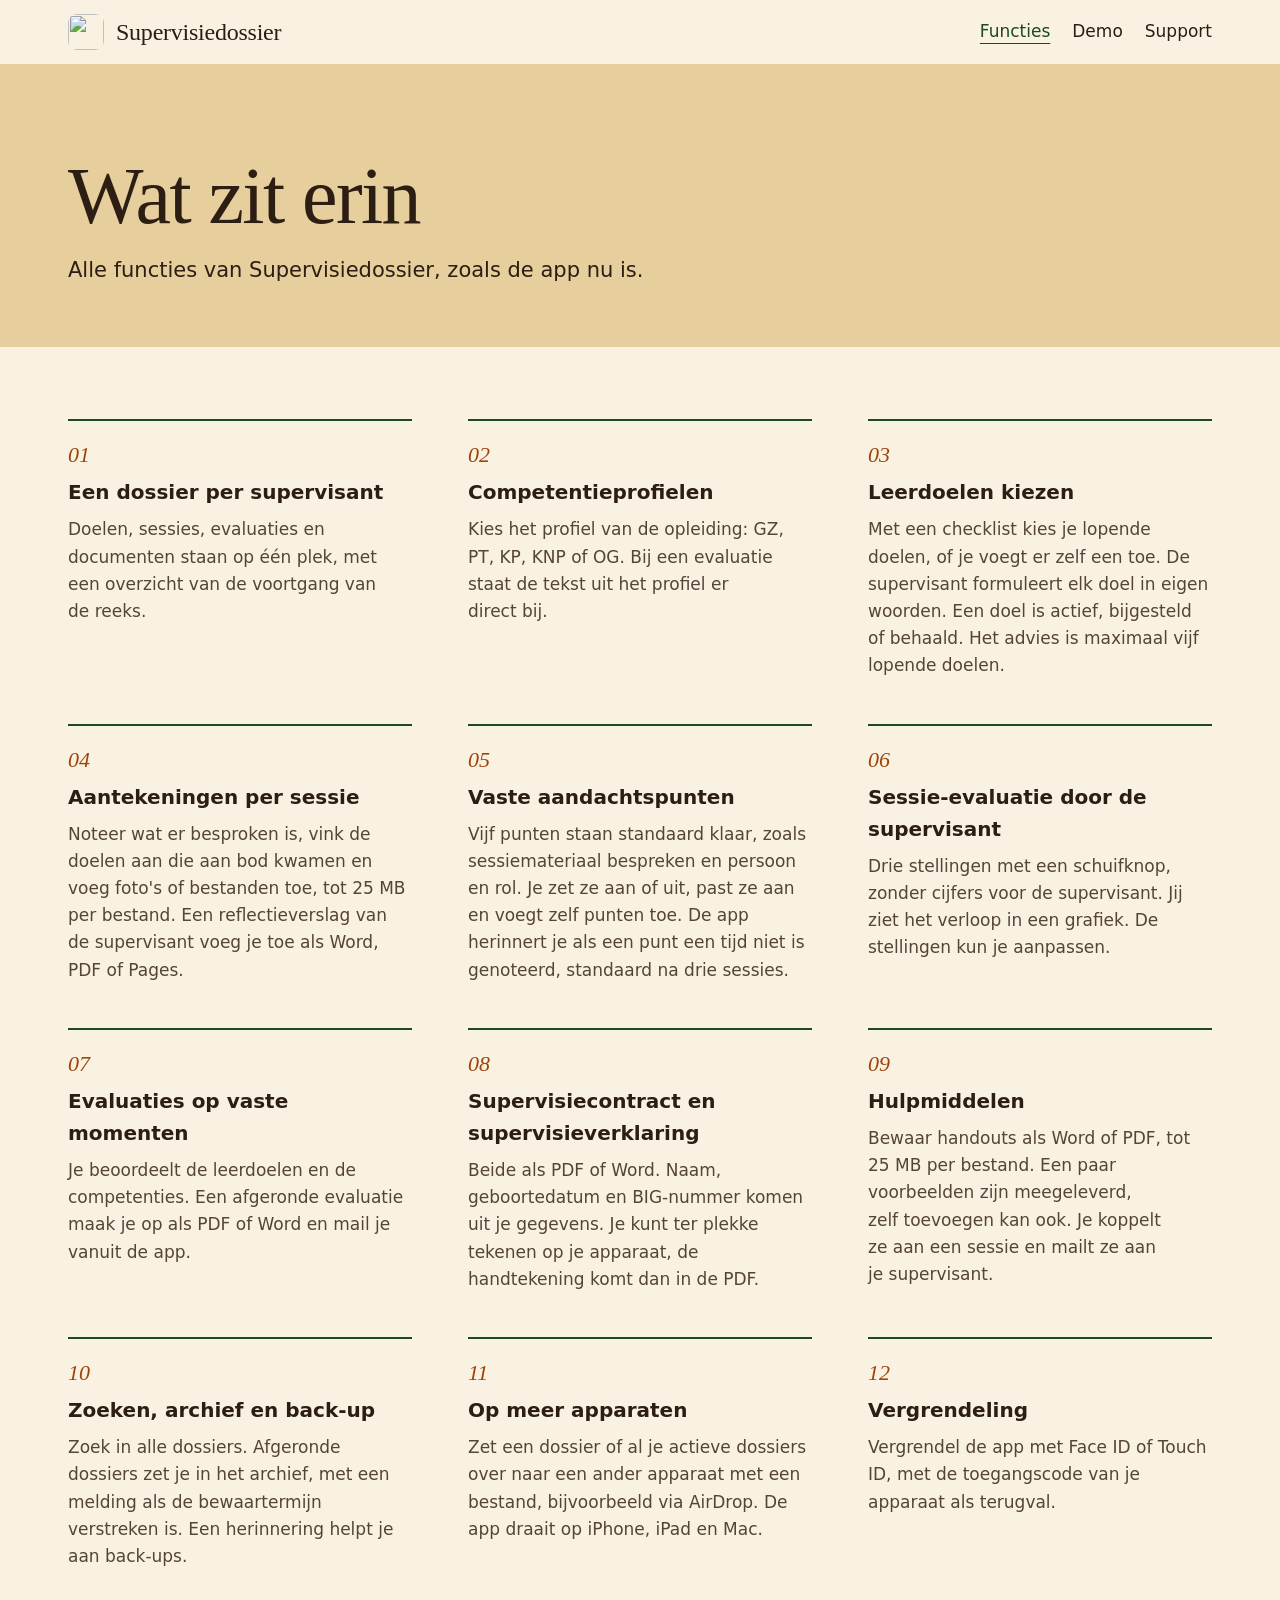
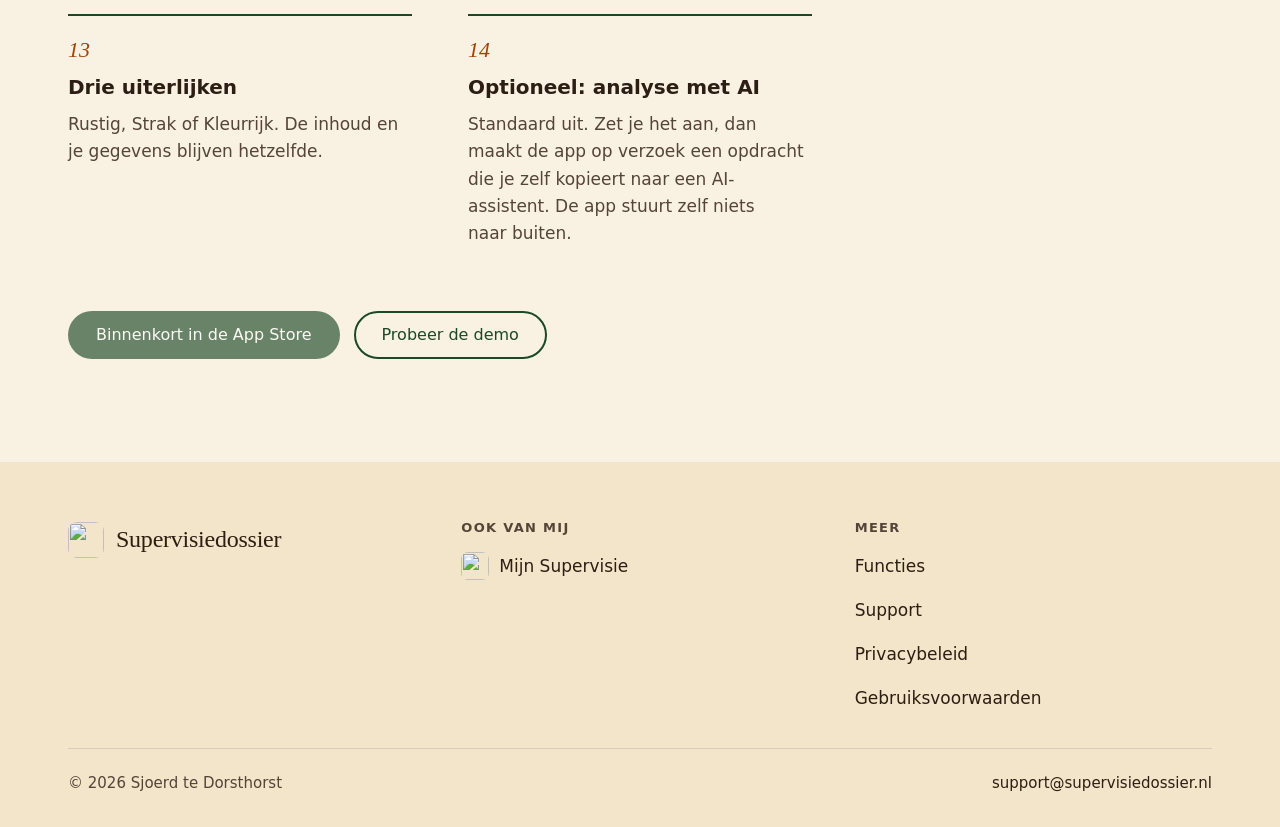
==== functies.html @ b16e12ed "Add files via upload" ====
<!doctype html>
<html lang="nl">
<head>
<meta charset="utf-8">
<meta name="viewport" content="width=device-width, initial-scale=1">
<title>Functies van Supervisiedossier</title>
<meta name="description" content="Alle functies van Supervisiedossier op een rij.">
<meta name="color-scheme" content="light">
<link rel="icon" href="assets/icon-supervisiedossier.png">
<link rel="apple-touch-icon" href="assets/icon-supervisiedossier.png">
<link rel="stylesheet" href="style.css">
</head>
<body class="sd">
<a class="skip" href="#inhoud">Naar de inhoud</a>
<header class="top"><div class="wrap">
<a class="brand" href="index.html"><img src="assets/icon-supervisiedossier.png" alt="">Supervisiedossier</a>
<nav class="main" aria-label="Hoofdmenu">
<a href="functies.html" aria-current="page">Functies</a>
<a href="index.html#demo">Demo</a>
<a href="support.html">Support</a>
</nav></div></header>
<main id="inhoud">
<div class="phead"><div class="wrap"><h1 class="hd">Wat zit erin</h1><p>Alle functies van Supervisiedossier, zoals de app nu is.</p></div></div>
<section class="s" style="padding-top:24px"><div class="wrap"><div class="feat"><article><div class="n">01</div><h3>Een dossier per supervisant</h3><p>Doelen, sessies, evaluaties en documenten staan op één plek, met een overzicht van de voortgang van de reeks.</p></article><article><div class="n">02</div><h3>Competentieprofielen</h3><p>Kies het profiel van de opleiding: GZ, PT, KP, KNP of OG. Bij een evaluatie staat de tekst uit het profiel er direct bij.</p></article><article><div class="n">03</div><h3>Leerdoelen kiezen</h3><p>Met een checklist kies je lopende doelen, of je voegt er zelf een toe. De supervisant formuleert elk doel in eigen woorden. Een doel is actief, bijgesteld of behaald. Het advies is maximaal vijf lopende doelen.</p></article><article><div class="n">04</div><h3>Aantekeningen per sessie</h3><p>Noteer wat er besproken is, vink de doelen aan die aan bod kwamen en voeg foto's of bestanden toe, tot 25 MB per bestand. Een reflectieverslag van de supervisant voeg je toe als Word, PDF of Pages.</p></article><article><div class="n">05</div><h3>Vaste aandachtspunten</h3><p>Vijf punten staan standaard klaar, zoals sessiemateriaal bespreken en persoon en rol. Je zet ze aan of uit, past ze aan en voegt zelf punten toe. De app herinnert je als een punt een tijd niet is genoteerd, standaard na drie sessies.</p></article><article><div class="n">06</div><h3>Sessie-evaluatie door de supervisant</h3><p>Drie stellingen met een schuifknop, zonder cijfers voor de supervisant. Jij ziet het verloop in een grafiek. De stellingen kun je aanpassen.</p></article><article><div class="n">07</div><h3>Evaluaties op vaste momenten</h3><p>Je beoordeelt de leerdoelen en de competenties. Een afgeronde evaluatie maak je op als PDF of Word en mail je vanuit de app.</p></article><article><div class="n">08</div><h3>Supervisiecontract en supervisieverklaring</h3><p>Beide als PDF of Word. Naam, geboortedatum en BIG-nummer komen uit je gegevens. Je kunt ter plekke tekenen op je apparaat, de handtekening komt dan in de PDF.</p></article><article><div class="n">09</div><h3>Hulpmiddelen</h3><p>Bewaar handouts als Word of PDF, tot 25 MB per bestand. Een paar voorbeelden zijn meegeleverd, zelf toevoegen kan ook. Je koppelt ze aan een sessie en mailt ze aan je supervisant.</p></article><article><div class="n">10</div><h3>Zoeken, archief en back-up</h3><p>Zoek in alle dossiers. Afgeronde dossiers zet je in het archief, met een melding als de bewaartermijn verstreken is. Een herinnering helpt je aan back-ups.</p></article><article><div class="n">11</div><h3>Op meer apparaten</h3><p>Zet een dossier of al je actieve dossiers over naar een ander apparaat met een bestand, bijvoorbeeld via AirDrop. De app draait op iPhone, iPad en Mac.</p></article><article><div class="n">12</div><h3>Vergrendeling</h3><p>Vergrendel de app met Face ID of Touch ID, met de toegangscode van je apparaat als terugval.</p></article><article><div class="n">13</div><h3>Drie uiterlijken</h3><p>Rustig, Strak of Kleurrijk. De inhoud en je gegevens blijven hetzelfde.</p></article><article><div class="n">14</div><h3>Optioneel: analyse met AI</h3><p>Standaard uit. Zet je het aan, dan maakt de app op verzoek een opdracht die je zelf kopieert naar een AI-assistent. De app stuurt zelf niets naar buiten.</p></article></div>
<div class="cta" style="margin-top:64px"><a class="btn primary" data-store href="#">Download in de App Store</a><a class="btn ghost" href="index.html#demo">Probeer de demo</a><small><span class="price" data-price hidden></span> <span data-price-note hidden>eenmalig · iPhone, iPad en Mac</span></small></div></div></section>
</main>
<footer class="bot"><div class="wrap">
<div class="grid">
<a class="brand" href="index.html" style="align-self:start"><img src="assets/icon-supervisiedossier.png" alt="">Supervisiedossier</a>
<div class="col"><div class="lbl">Ook van mij</div><a href="https://mijnsupervisie.nl" style="gap:10px"><img src="assets/icon-mijnsupervisie.png" alt="" style="width:28px;height:28px;border-radius:7px">Mijn Supervisie</a></div>
<div class="col"><div class="lbl">Meer</div><a href="functies.html">Functies</a><a href="support.html">Support</a><a href="privacy.html">Privacybeleid</a><a href="voorwaarden.html">Gebruiksvoorwaarden</a></div>
</div>
<div class="legal"><span>© 2026 Sjoerd te Dorsthorst</span><a href="mailto:support@supervisiedossier.nl" style="min-height:0">support@supervisiedossier.nl</a></div>
</div></footer>
<script src="site-config.js"></script>
<script src="site.js"></script>

</body>
</html>
---- style.css ----
:root{
  --paper:oklch(0.962 0.022 85);--paper2:oklch(0.925 0.04 85);--sand:oklch(0.86 0.07 85);
  --ink:oklch(0.25 0.03 55);--ink2:oklch(0.4 0.03 55);--line:oklch(0.85 0.03 85);
  --sun:oklch(0.7 0.17 50);--sun-ink:oklch(0.5 0.14 45);
  --serif:"Iowan Old Style","Palatino Linotype",Palatino,"Book Antiqua",Georgia,serif;
  --sans:-apple-system,BlinkMacSystemFont,"Segoe UI",system-ui,Roboto,"Helvetica Neue",sans-serif;
}
body.ms{--accent:oklch(0.42 0.15 258);--accent-dark:oklch(0.32 0.15 258);--accent-soft:oklch(0.91 0.045 250);--sky:oklch(0.86 0.06 250);--hill1:oklch(0.52 0.13 258);--hill2:oklch(0.42 0.15 258);--hill3:oklch(0.33 0.12 258);}
body.sd{--accent:oklch(0.36 0.075 150);--accent-dark:oklch(0.29 0.075 150);--accent-soft:oklch(0.91 0.045 140);--sky:oklch(0.86 0.06 145);--hill1:oklch(0.5 0.09 150);--hill2:oklch(0.4 0.08 150);--hill3:oklch(0.31 0.07 150);}
*{box-sizing:border-box}
html{scroll-behavior:smooth}
@media (prefers-reduced-motion:reduce){html{scroll-behavior:auto}*{animation:none!important;transition:none!important}}
body{margin:0;background:var(--paper);color:var(--ink);font-family:var(--sans);font-size:17px;line-height:1.6;-webkit-font-smoothing:antialiased}
a{color:var(--accent);text-underline-offset:4px}
a:hover{color:var(--accent-dark)}
img{max-width:100%}
.skip{position:absolute;left:-999px;top:8px;background:var(--ink);color:#fff;padding:10px 16px;border-radius:8px;z-index:50}
.skip:focus{left:8px}
:focus-visible{outline:3px solid var(--sun);outline-offset:2px}
.wrap{max-width:1200px;margin:0 auto;padding:0 28px}
.hd{font-family:var(--serif);font-weight:400;letter-spacing:-0.02em;margin:0;text-wrap:balance;line-height:1.05}
.lbl{font-size:13px;font-weight:600;letter-spacing:0.1em;text-transform:uppercase}
p{text-wrap:pretty}

/* header */
header.top{position:sticky;top:0;z-index:20;background:oklch(0.962 0.022 85 / .94);backdrop-filter:blur(8px)}
header.top .wrap{display:flex;justify-content:space-between;align-items:center;gap:16px;flex-wrap:wrap;padding-top:10px;padding-bottom:10px}
.brand{display:inline-flex;align-items:center;gap:12px;min-height:44px;text-decoration:none;color:var(--ink);font-family:var(--serif);font-size:24px;letter-spacing:-0.01em}
.brand img{width:36px;height:36px;border-radius:9px;display:block}
nav.main{display:flex;gap:22px;flex-wrap:wrap;align-items:center}
nav.main a{display:inline-flex;align-items:center;min-height:44px;color:var(--ink);text-decoration:none}
nav.main a:hover,nav.main a[aria-current]{color:var(--accent);text-decoration:underline;text-underline-offset:6px}

/* buttons */
.btn{display:inline-flex;align-items:center;justify-content:center;min-height:48px;padding:0 26px;border-radius:999px;text-decoration:none;font-weight:500;font-size:16px;border:2px solid transparent;cursor:pointer;font-family:inherit}
.btn.primary{background:var(--accent);color:#fff}
.btn.primary:hover{background:var(--accent-dark);color:#fff}
.btn.ghost{background:transparent;border-color:var(--accent);color:var(--accent)}
.btn.ghost:hover{background:var(--accent-soft)}
.btn.light{background:oklch(0.97 0.012 85);color:var(--accent-dark)}
.btn[aria-disabled=true]{opacity:.65;cursor:default;pointer-events:none}
.price{font-family:var(--serif);font-size:26px}

/* hero */
.hero{display:grid;grid-template-columns:repeat(auto-fit,minmax(min(440px,100%),1fr));gap:36px 56px;align-items:end;padding:64px 28px 56px}
.hero h1{font-size:clamp(44px,6.6vw,92px)}
.hero h1 em{color:var(--accent)}
.hero .lead{font-size:21px;line-height:1.55;color:var(--ink2);max-width:28em;margin:0 0 26px}
.cta{display:flex;gap:14px;align-items:center;flex-wrap:wrap}
.cta small{color:var(--ink2);font-size:15px}
.scene{position:relative;height:clamp(260px,38vw,480px);overflow:hidden;background:var(--sky)}
.scene svg{position:absolute;inset:0;width:100%;height:100%}
.scene img.art{position:absolute;inset:0;width:100%;height:100%;object-fit:cover}

/* sections */
section.s{padding:clamp(64px,8vw,112px) 0}
section.alt{background:var(--paper2)}
.s h2{font-size:clamp(34px,4.6vw,58px);margin-bottom:16px}
.intro{font-size:20px;line-height:1.55;color:var(--ink2);max-width:38em;margin:0}
.two{display:grid;grid-template-columns:repeat(auto-fit,minmax(min(420px,100%),1fr));gap:48px 64px;align-items:center}
.ticks{list-style:none;margin:0;padding:0;display:flex;flex-direction:column;gap:12px;font-size:18px}
.ticks li{display:flex;gap:14px}
.ticks li:before{content:"";flex:none;width:8px;height:8px;margin-top:11px;background:var(--sun)}
.step{display:grid;grid-template-columns:repeat(auto-fit,minmax(min(380px,100%),1fr));gap:48px;align-items:center;margin-top:clamp(48px,6vw,88px)}
.step .num{font-family:var(--serif);font-style:italic;font-size:96px;line-height:.9;color:var(--sun-ink)}
.step h3{font-family:var(--serif);font-weight:400;font-size:clamp(28px,3.2vw,40px);margin:8px 0 14px;letter-spacing:-0.01em}
.step p{margin:0;font-size:18px;max-width:30em}
.step .vis{display:flex;justify-content:center}
.stepicon{width:100%;max-width:420px;aspect-ratio:4/3;border-radius:28px;background:var(--accent-soft);display:flex;align-items:center;justify-content:center}
.stepicon svg{width:58%;height:auto}
figure.shotfig{margin:0}
figure.shotfig img{display:block;width:100%;border-radius:16px;box-shadow:0 24px 48px -20px oklch(0.25 0.05 60 / .45)}
figure.shotfig.missing{display:none}

/* features */
.feat{display:grid;grid-template-columns:repeat(auto-fit,minmax(min(320px,100%),1fr));gap:44px 56px;margin-top:48px}
.feat article{border-top:2px solid var(--accent);padding-top:16px}
.feat .n{font-family:var(--serif);font-style:italic;font-size:22px;color:var(--sun-ink)}
.feat h3{margin:4px 0 8px;font-size:20px;font-weight:600}
.feat p{margin:0;font-size:17px;color:var(--ink2)}
.value{display:grid;grid-template-columns:repeat(auto-fit,minmax(min(320px,100%),1fr));gap:40px;margin-top:40px}
.value div{border-top:4px solid var(--accent);padding-top:16px}
.value h3{font-family:var(--serif);font-weight:400;font-size:26px;margin:0 0 8px}
.value p{margin:0;color:var(--ink2)}

/* blocks */
.blocks{display:grid;grid-template-columns:repeat(auto-fit,minmax(min(420px,100%),1fr))}
.blocks>div{padding:clamp(40px,6vw,88px) clamp(28px,5vw,72px);display:flex;flex-direction:column;gap:16px;align-items:flex-start}
.blocks h2{font-size:clamp(30px,3.6vw,44px);margin:0}
.blocks p{margin:0;font-size:18px;max-width:30em}
.dark{background:var(--ink);color:oklch(0.96 0.02 85)}
.dark a{color:oklch(0.82 0.13 60)}
.sandbg{background:var(--sand)}
blockquote{margin:0;font-family:var(--serif);font-style:italic;font-size:clamp(28px,3.8vw,48px);line-height:1.2;text-wrap:pretty}
.maker{font-size:18px}
.maker strong{display:block}
.band{background:var(--ink);color:oklch(0.96 0.02 85)}
.band .wrap{display:flex;justify-content:space-between;gap:32px;align-items:center;flex-wrap:wrap;padding-top:64px;padding-bottom:64px}
.band p.big{font-family:var(--serif);font-size:clamp(26px,3.2vw,40px);line-height:1.25;margin:0;max-width:20em}

/* page heads and text pages */
.phead{background:var(--sand)}
.phead.dk{background:var(--ink);color:oklch(0.96 0.02 85)}
.phead .wrap{padding-top:clamp(48px,7vw,96px);padding-bottom:clamp(36px,5vw,60px)}
.phead h1{font-size:clamp(42px,6.4vw,80px)}
.phead p{font-size:21px;max-width:32em;margin:16px 0 0}
article.text{max-width:720px;margin:0 auto;padding:56px 28px 112px;font-size:18px;line-height:1.7}
article.text h2{font-family:var(--serif);font-weight:400;font-size:28px;margin:44px 0 12px;letter-spacing:-0.01em}
article.text p{margin:0 0 20px}
.contact{display:grid;grid-template-columns:repeat(auto-fit,minmax(min(280px,100%),1fr));margin-bottom:64px}
.contact>div{padding:32px;display:flex;flex-direction:column;gap:6px}
.contact .c1{background:var(--ink);color:oklch(0.96 0.02 85)}
.contact .c1 a{color:oklch(0.96 0.02 85);font-size:21px;overflow-wrap:anywhere}
.contact .c2{background:var(--paper2);font-size:21px}
.faq{border-top:1px solid var(--line)}
.faq div{border-bottom:1px solid var(--line);padding:22px 0;display:grid;grid-template-columns:repeat(auto-fit,minmax(min(280px,100%),1fr));gap:10px 40px}
.faq h3{margin:0;font-size:19px;font-weight:600}
.faq p{margin:0;color:var(--ink2)}

/* footer */
footer.bot{background:var(--paper2)}
footer.bot .grid{display:grid;grid-template-columns:repeat(auto-fit,minmax(min(220px,100%),1fr));gap:36px;padding:56px 0 28px}
footer.bot a{display:inline-flex;align-items:center;min-height:44px;color:var(--ink);text-decoration:none}
footer.bot a:hover{color:var(--accent);text-decoration:underline}
footer.bot .col{display:flex;flex-direction:column}
footer.bot .lbl{color:var(--ink2);margin-bottom:6px}
footer.bot .legal{border-top:1px solid var(--line);padding:22px 0 32px;display:flex;justify-content:space-between;gap:16px;flex-wrap:wrap;font-size:15px;color:var(--ink2)}

/* demo */
.demoframe{max-width:980px;border:10px solid var(--ink);border-radius:30px;overflow:hidden;background:var(--paper);margin-top:32px}
.demo-top{display:flex;justify-content:space-between;align-items:center;gap:14px;flex-wrap:wrap;padding:16px clamp(16px,3vw,28px);background:#fff;border-bottom:1px solid var(--line)}
.demo-who{display:flex;align-items:center;gap:12px}
.avatar{width:44px;height:44px;border-radius:50%;background:var(--accent-soft);color:var(--accent-dark);display:flex;align-items:center;justify-content:center;font-weight:600}
.demo-who small{display:block;color:var(--ink2);font-size:14px}
.tabs{display:flex;gap:8px;flex-wrap:wrap}
.tabs button{min-height:44px;padding:0 16px;border-radius:999px;border:1px solid var(--line);background:transparent;color:var(--accent-dark);font:inherit;font-size:15px;font-weight:500;cursor:pointer}
.tabs button[aria-current=step]{background:var(--accent);border-color:var(--accent);color:#fff}
.demo-body{padding:clamp(18px,3vw,32px);display:flex;flex-direction:column;gap:18px;background:var(--paper)}
.demo-body h3{margin:0;font-family:var(--serif);font-weight:500;font-size:26px;color:var(--accent-dark)}
.demo-body p{margin:0}
.demo-body .note{font-size:15px;color:var(--ink2)}
.card{background:#fff;border:1px solid var(--line);border-radius:16px;padding:16px 18px}
.choice{cursor:pointer;text-align:left;display:flex;align-items:center;gap:14px;min-height:52px;width:100%;padding:10px 16px;border-radius:14px;border:1px solid var(--line);background:#fff;color:var(--ink);font:inherit;font-size:16px;line-height:1.4}
.choice[aria-pressed=true]{background:var(--accent-soft);border-color:var(--accent)}
.choice .box{flex:none;width:22px;height:22px;border-radius:6px;border:2px solid var(--accent);background:#fff;display:flex;align-items:center;justify-content:center}
.choice[aria-pressed=true] .box{background:var(--accent)}
.choice .box svg{width:14px;height:14px;stroke:#fff;fill:none;stroke-width:2.6;stroke-linecap:round;stroke-linejoin:round;opacity:0}
.choice[aria-pressed=true] .box svg{opacity:1}
.chips{display:flex;gap:8px;flex-wrap:wrap}
.chip{cursor:pointer;display:inline-flex;align-items:center;gap:8px;min-height:44px;padding:8px 16px;border-radius:999px;border:1px solid var(--line);background:#fff;color:var(--ink);font:inherit;font-size:15px;text-align:left}
.chip[aria-pressed=true]{background:var(--accent-soft);border-color:var(--accent)}
.chip svg{width:14px;height:14px;stroke:var(--accent-dark);fill:none;stroke-width:2.6;stroke-linecap:round;stroke-linejoin:round;flex:none;opacity:0}
.chip[aria-pressed=true] svg{opacity:1}
.demo-body textarea{width:100%;padding:14px 16px;border:1px solid var(--line);border-radius:14px;background:#fff;color:var(--ink);font-family:var(--serif);font-size:17px;line-height:1.5;resize:vertical}
.demo-body select{min-height:44px;padding:0 12px;border-radius:10px;border:1px solid var(--line);background:#fff;font:inherit;font-size:15px}
.row{display:flex;justify-content:space-between;align-items:center;gap:14px;flex-wrap:wrap}
.dbtn{cursor:pointer;min-height:48px;padding:0 24px;border:0;border-radius:12px;background:var(--accent);color:#fff;font:inherit;font-weight:600;font-size:16px}
.dbtn.sec{background:#fff;color:var(--accent-dark);border:1px solid var(--accent)}
.dbtn:disabled{opacity:.45;cursor:default}
.goalrow{display:flex;gap:12px;align-items:center;flex-wrap:wrap;justify-content:space-between}
.dgrid{display:grid;grid-template-columns:repeat(auto-fit,minmax(min(300px,100%),1fr));gap:24px;align-items:start}
.slider{display:flex;flex-direction:column;gap:4px;padding:14px 18px 6px}
.slider .t{font-family:var(--serif);font-weight:500;font-size:19px;line-height:1.25;color:var(--accent-dark)}
.slider .ends{display:flex;justify-content:space-between;font-size:14px;color:var(--ink2)}
.slider input{width:100%;height:44px;margin:0;accent-color:var(--accent);cursor:pointer}
.legend{display:flex;gap:16px;flex-wrap:wrap;font-size:14px;color:var(--ink2)}
.legend span{display:inline-flex;align-items:center;gap:6px}
.sr{position:absolute;width:1px;height:1px;overflow:hidden;clip:rect(0 0 0 0)}
pre.prompt{margin:0;white-space:pre-wrap;font-family:var(--sans);font-size:15px;line-height:1.55;background:#fff;border:1px dashed var(--accent);border-radius:14px;padding:16px 18px}
.warn{font-size:15px;color:oklch(0.42 0.14 45)}
.ok{color:var(--accent-dark);font-weight:600;font-size:15px}
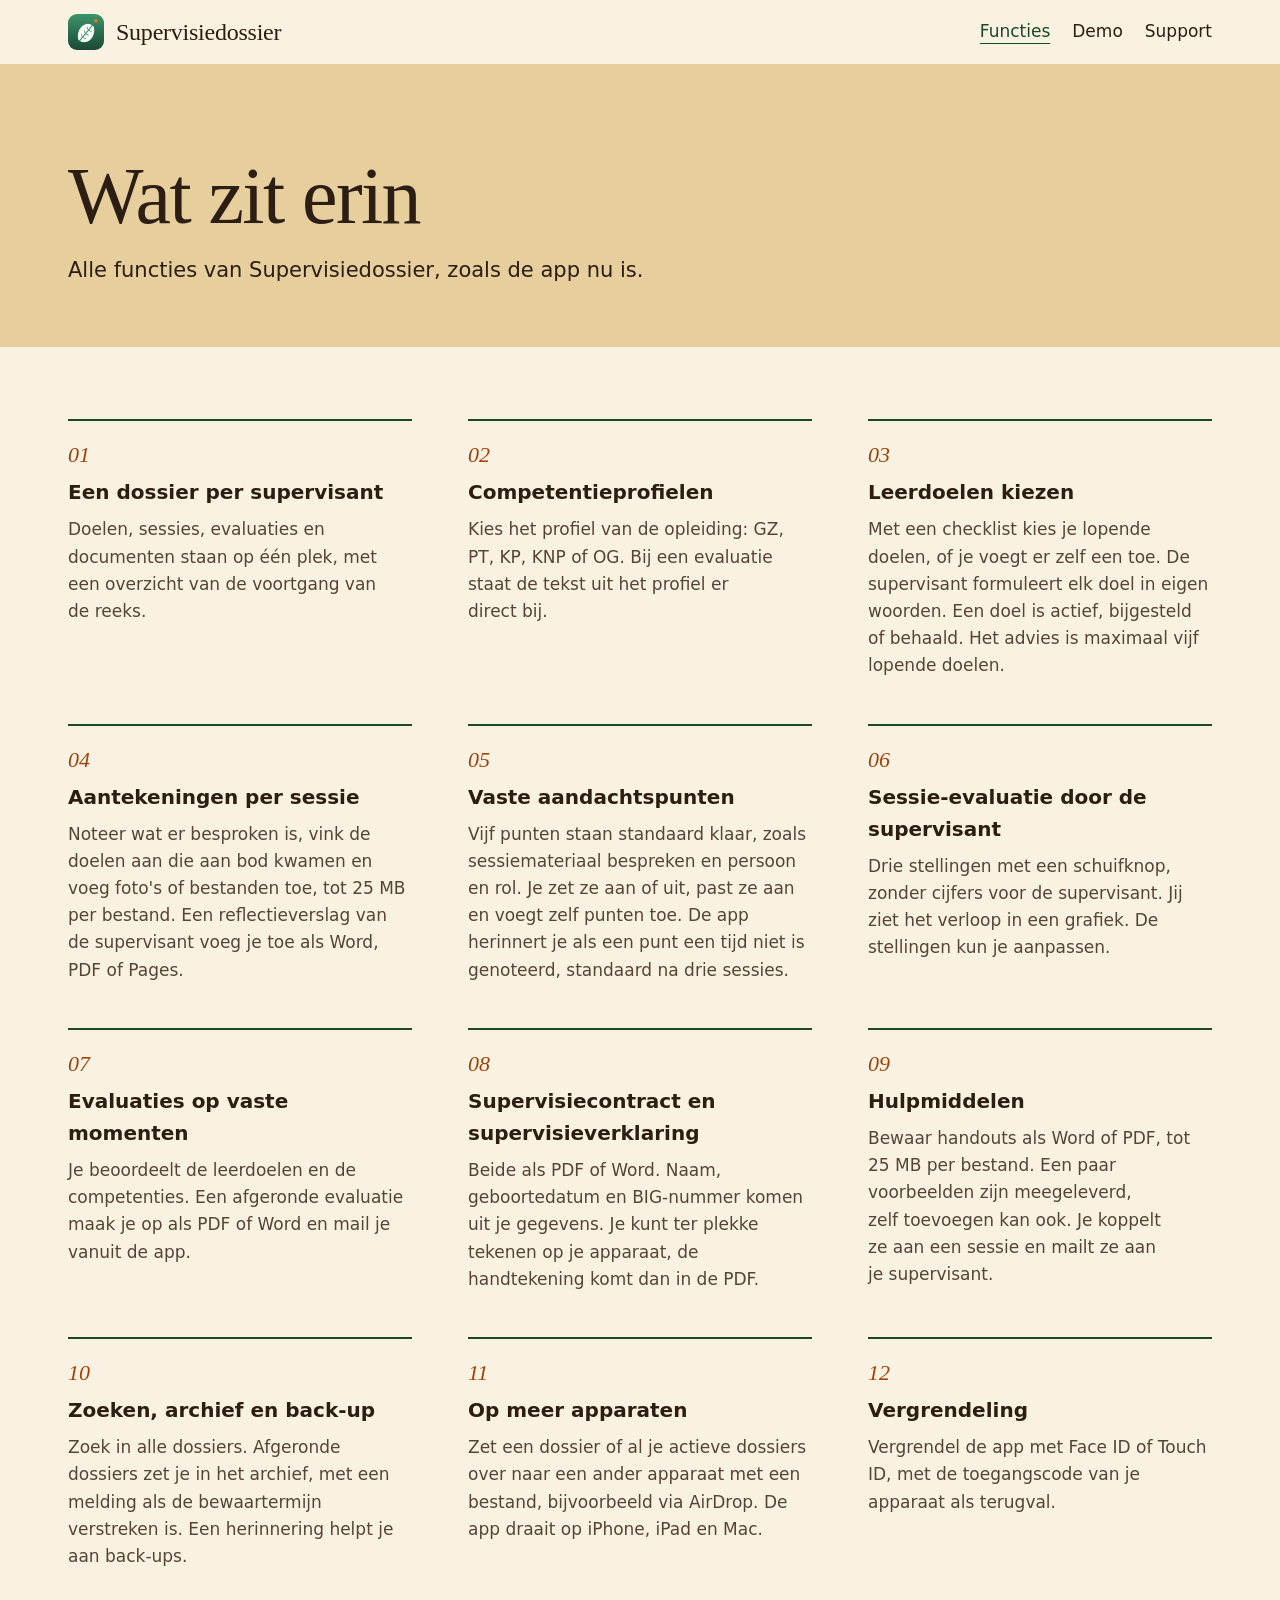
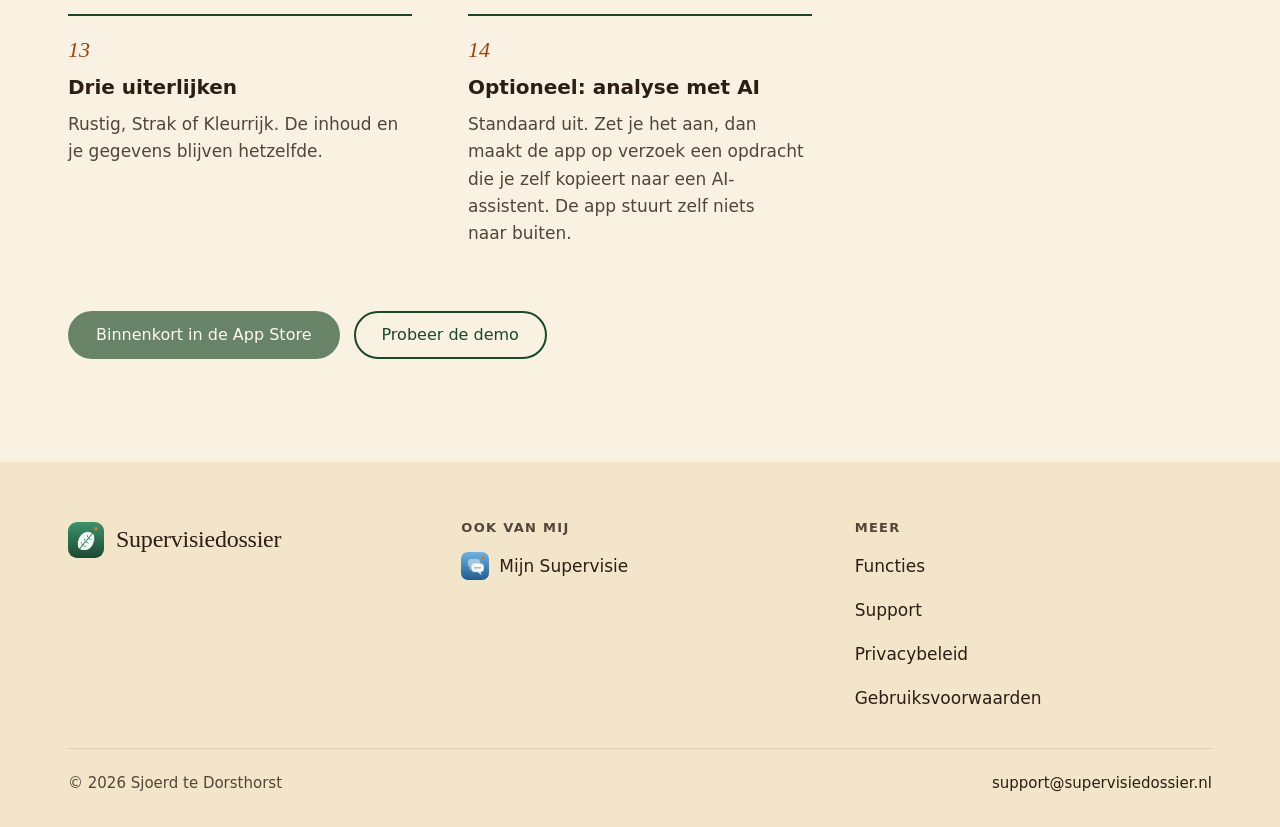
==== commit b960fd4f: "Add files via upload" ====
--- a/functies.html
+++ b/functies.html
@@ -6,14 +6,14 @@
 <title>Functies van Supervisiedossier</title>
 <meta name="description" content="Alle functies van Supervisiedossier op een rij.">
 <meta name="color-scheme" content="light">
-<link rel="icon" href="assets/icon-supervisiedossier.png">
-<link rel="apple-touch-icon" href="assets/icon-supervisiedossier.png">
+<link rel="icon" href="icon-supervisiedossier.png">
+<link rel="apple-touch-icon" href="icon-supervisiedossier.png">
 <link rel="stylesheet" href="style.css">
 </head>
 <body class="sd">
 <a class="skip" href="#inhoud">Naar de inhoud</a>
 <header class="top"><div class="wrap">
-<a class="brand" href="index.html"><img src="assets/icon-supervisiedossier.png" alt="">Supervisiedossier</a>
+<a class="brand" href="index.html"><img src="icon-supervisiedossier.png" alt="">Supervisiedossier</a>
 <nav class="main" aria-label="Hoofdmenu">
 <a href="functies.html" aria-current="page">Functies</a>
 <a href="index.html#demo">Demo</a>
@@ -26,8 +26,8 @@
 </main>
 <footer class="bot"><div class="wrap">
 <div class="grid">
-<a class="brand" href="index.html" style="align-self:start"><img src="assets/icon-supervisiedossier.png" alt="">Supervisiedossier</a>
-<div class="col"><div class="lbl">Ook van mij</div><a href="https://mijnsupervisie.nl" style="gap:10px"><img src="assets/icon-mijnsupervisie.png" alt="" style="width:28px;height:28px;border-radius:7px">Mijn Supervisie</a></div>
+<a class="brand" href="index.html" style="align-self:start"><img src="icon-supervisiedossier.png" alt="">Supervisiedossier</a>
+<div class="col"><div class="lbl">Ook van mij</div><a href="https://mijnsupervisie.nl" style="gap:10px"><img src="icon-mijnsupervisie.png" alt="" style="width:28px;height:28px;border-radius:7px">Mijn Supervisie</a></div>
 <div class="col"><div class="lbl">Meer</div><a href="functies.html">Functies</a><a href="support.html">Support</a><a href="privacy.html">Privacybeleid</a><a href="voorwaarden.html">Gebruiksvoorwaarden</a></div>
 </div>
 <div class="legal"><span>© 2026 Sjoerd te Dorsthorst</span><a href="mailto:support@supervisiedossier.nl" style="min-height:0">support@supervisiedossier.nl</a></div>
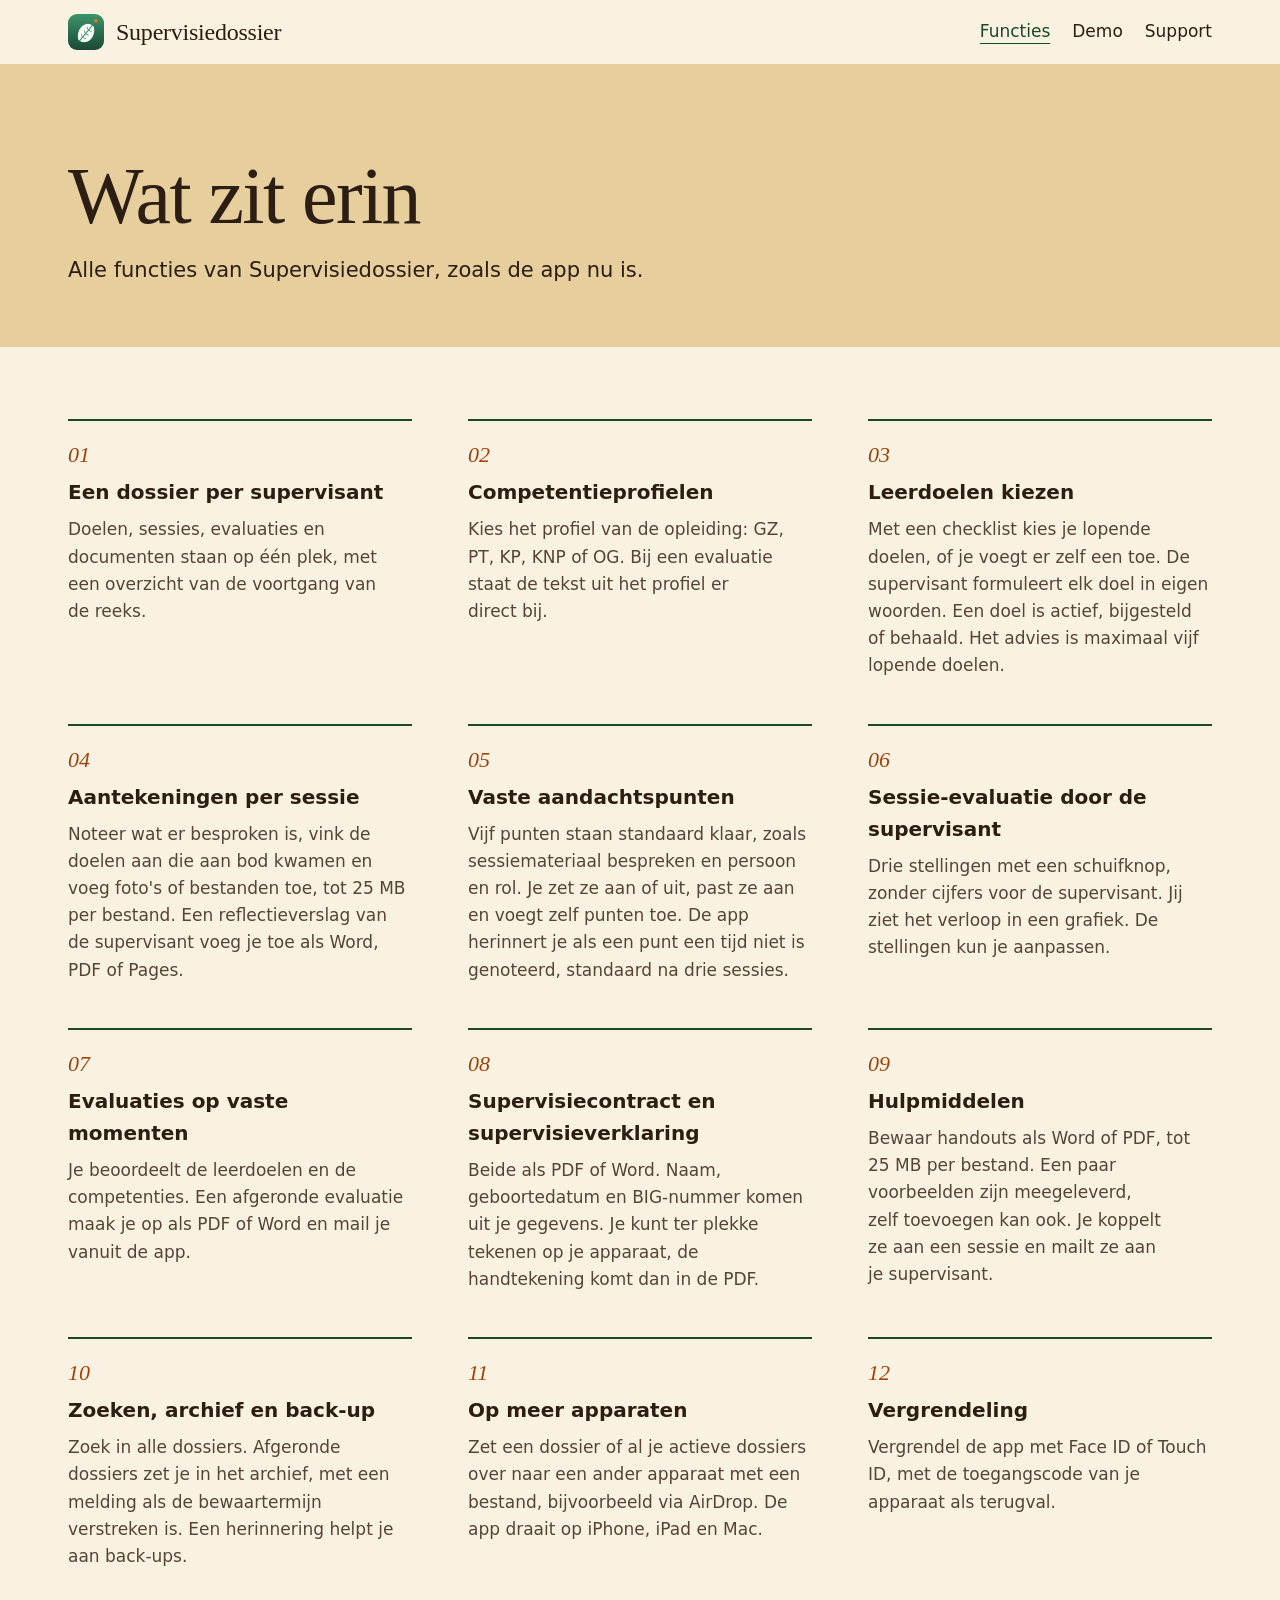
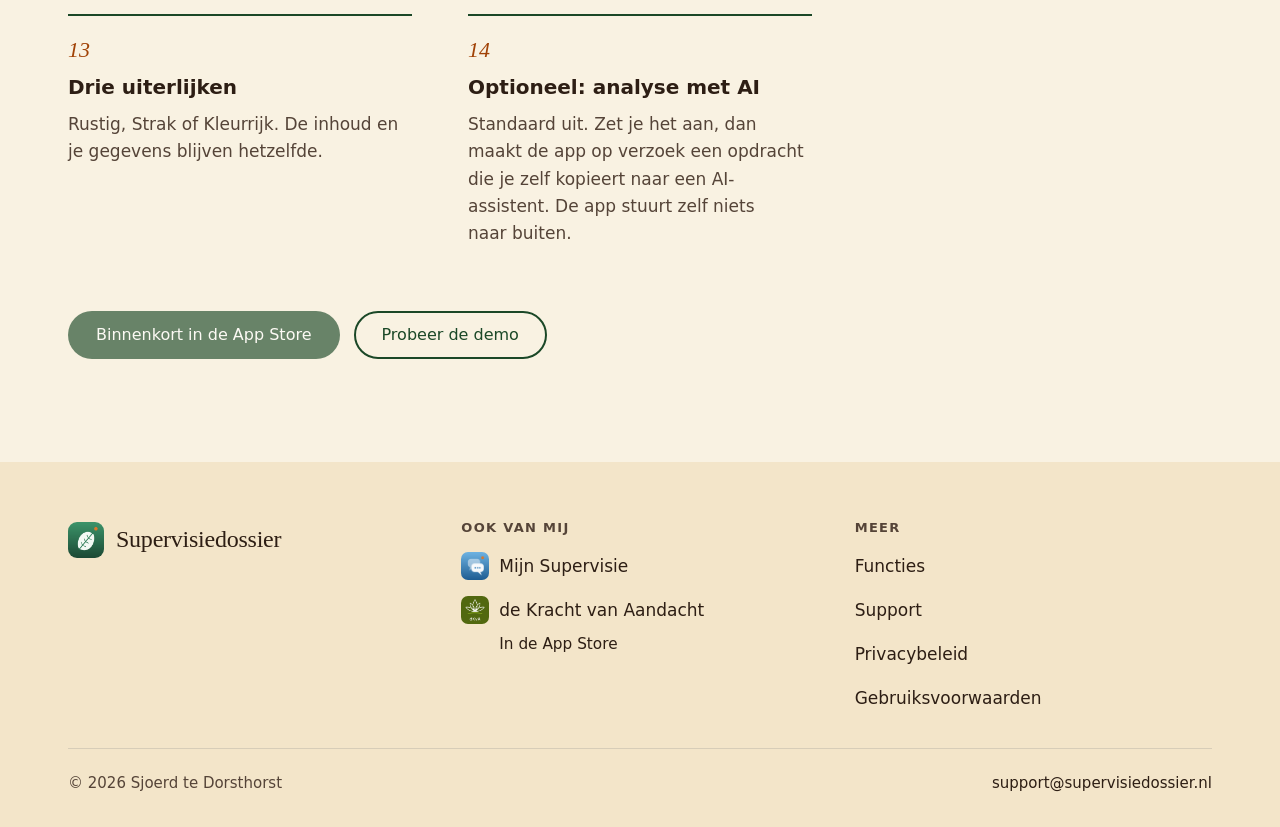
==== commit 6f807600: "Add files via upload" ====
--- a/functies.html
+++ b/functies.html
@@ -27,7 +27,7 @@
 <footer class="bot"><div class="wrap">
 <div class="grid">
 <a class="brand" href="index.html" style="align-self:start"><img src="icon-supervisiedossier.png" alt="">Supervisiedossier</a>
-<div class="col"><div class="lbl">Ook van mij</div><a href="https://mijnsupervisie.nl" style="gap:10px"><img src="icon-mijnsupervisie.png" alt="" style="width:28px;height:28px;border-radius:7px">Mijn Supervisie</a></div>
+<div class="col"><div class="lbl">Ook van mij</div><a href="https://mijnsupervisie.nl" style="gap:10px"><img src="icon-mijnsupervisie.png" alt="" style="width:28px;height:28px;border-radius:7px">Mijn Supervisie</a><a href="https://krachtvanaandachtapp.nl" style="gap:10px"><img src="icoon-96.png" alt="" style="width:28px;height:28px;border-radius:7px" onerror="this.style.display='none'">de Kracht van Aandacht</a><a href="https://apps.apple.com/app/de-kracht-van-aandacht/id6835198342" style="min-height:0;font-size:.9em;padding-left:38px">In de App Store</a></div>
 <div class="col"><div class="lbl">Meer</div><a href="functies.html">Functies</a><a href="support.html">Support</a><a href="privacy.html">Privacybeleid</a><a href="voorwaarden.html">Gebruiksvoorwaarden</a></div>
 </div>
 <div class="legal"><span>© 2026 Sjoerd te Dorsthorst</span><a href="mailto:support@supervisiedossier.nl" style="min-height:0">support@supervisiedossier.nl</a></div>
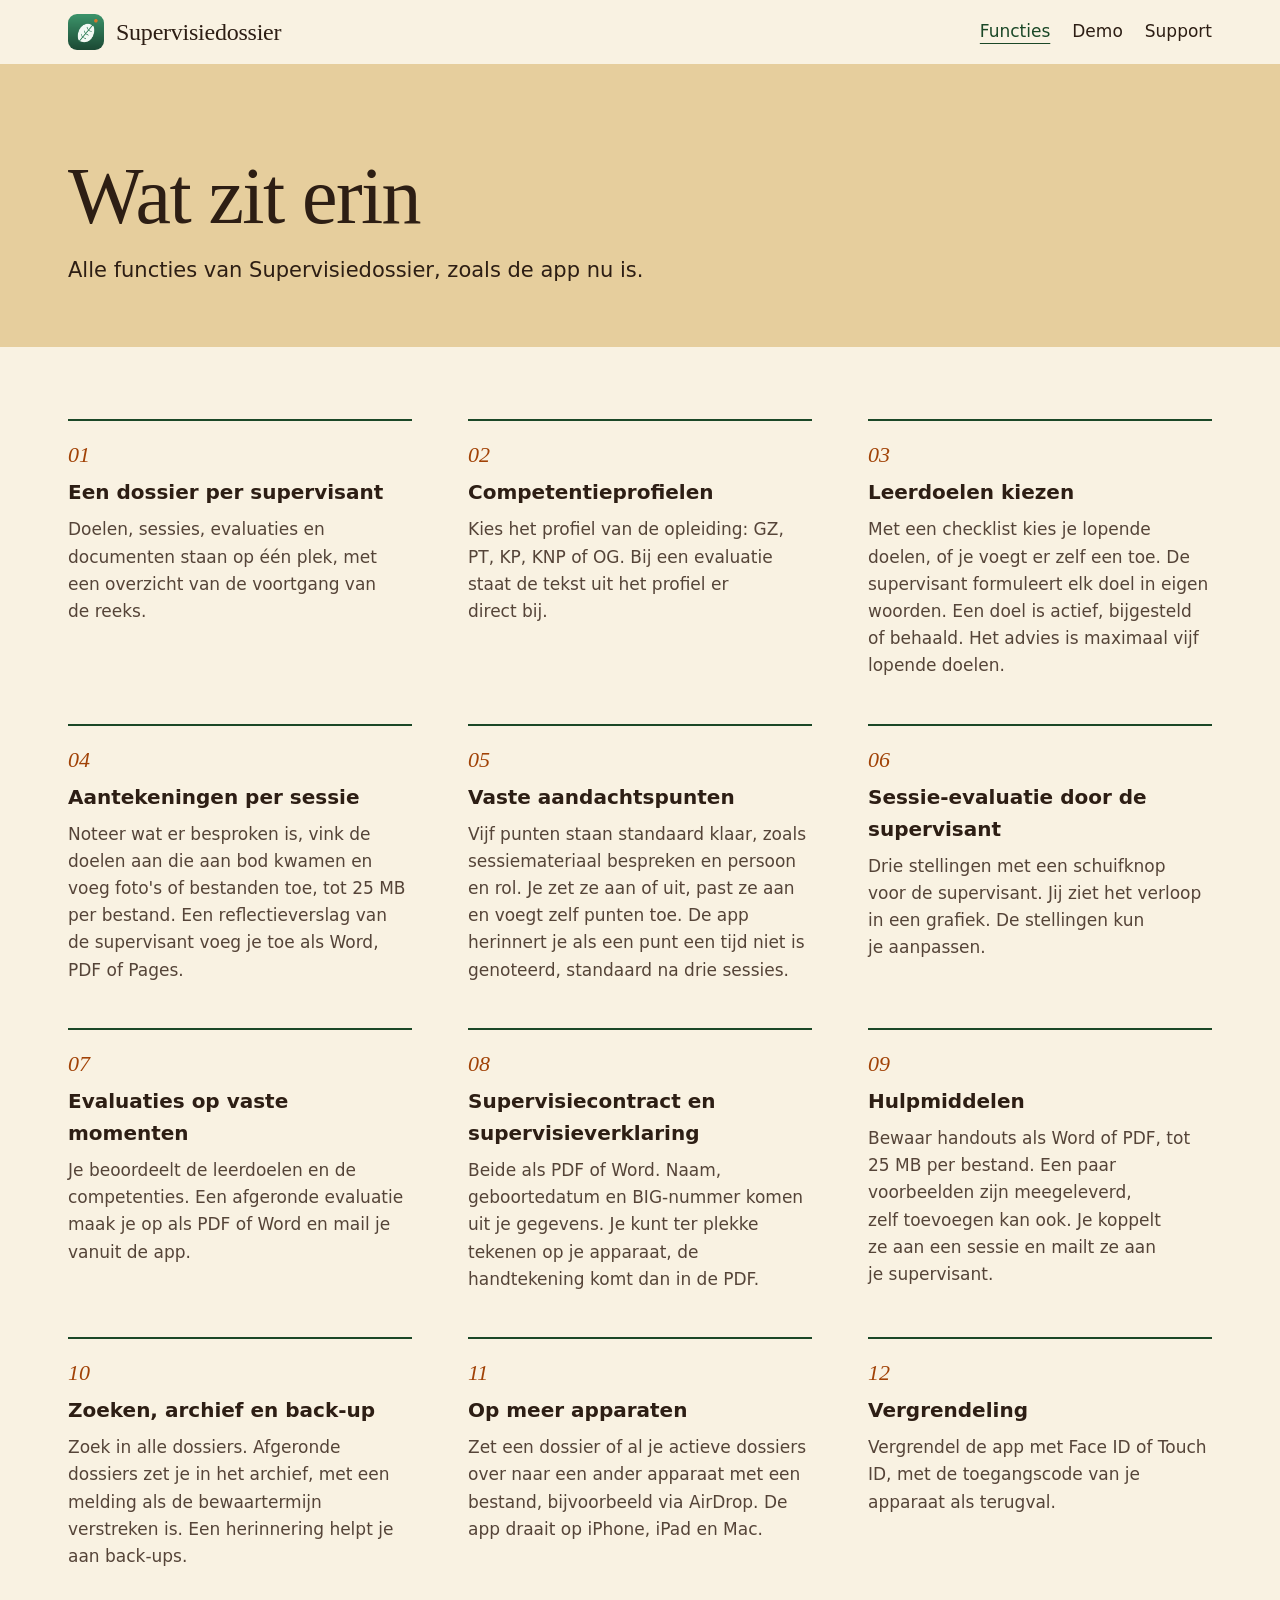
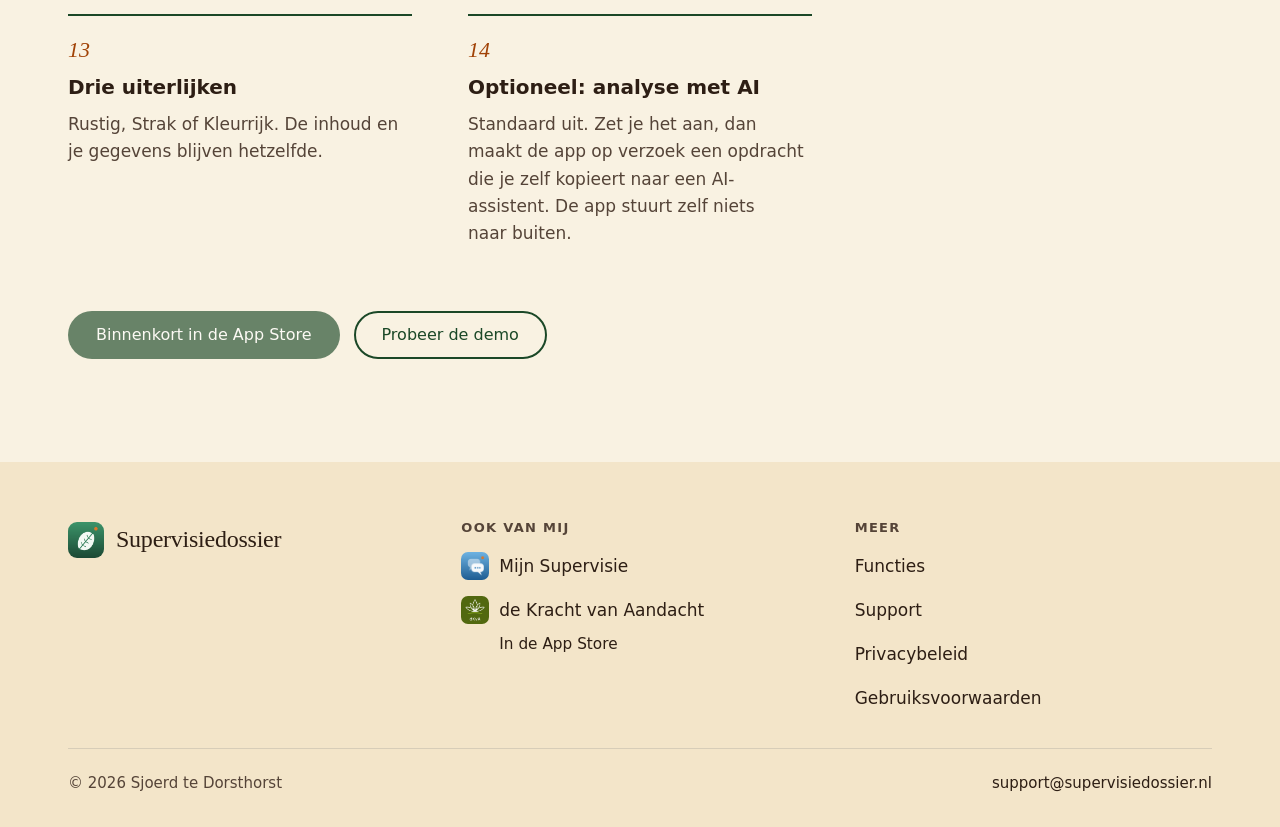
==== commit 6c97b4c6: "Update functies.html" ====
--- a/functies.html
+++ b/functies.html
@@ -21,8 +21,8 @@
 </nav></div></header>
 <main id="inhoud">
 <div class="phead"><div class="wrap"><h1 class="hd">Wat zit erin</h1><p>Alle functies van Supervisiedossier, zoals de app nu is.</p></div></div>
-<section class="s" style="padding-top:24px"><div class="wrap"><div class="feat"><article><div class="n">01</div><h3>Een dossier per supervisant</h3><p>Doelen, sessies, evaluaties en documenten staan op één plek, met een overzicht van de voortgang van de reeks.</p></article><article><div class="n">02</div><h3>Competentieprofielen</h3><p>Kies het profiel van de opleiding: GZ, PT, KP, KNP of OG. Bij een evaluatie staat de tekst uit het profiel er direct bij.</p></article><article><div class="n">03</div><h3>Leerdoelen kiezen</h3><p>Met een checklist kies je lopende doelen, of je voegt er zelf een toe. De supervisant formuleert elk doel in eigen woorden. Een doel is actief, bijgesteld of behaald. Het advies is maximaal vijf lopende doelen.</p></article><article><div class="n">04</div><h3>Aantekeningen per sessie</h3><p>Noteer wat er besproken is, vink de doelen aan die aan bod kwamen en voeg foto's of bestanden toe, tot 25 MB per bestand. Een reflectieverslag van de supervisant voeg je toe als Word, PDF of Pages.</p></article><article><div class="n">05</div><h3>Vaste aandachtspunten</h3><p>Vijf punten staan standaard klaar, zoals sessiemateriaal bespreken en persoon en rol. Je zet ze aan of uit, past ze aan en voegt zelf punten toe. De app herinnert je als een punt een tijd niet is genoteerd, standaard na drie sessies.</p></article><article><div class="n">06</div><h3>Sessie-evaluatie door de supervisant</h3><p>Drie stellingen met een schuifknop, zonder cijfers voor de supervisant. Jij ziet het verloop in een grafiek. De stellingen kun je aanpassen.</p></article><article><div class="n">07</div><h3>Evaluaties op vaste momenten</h3><p>Je beoordeelt de leerdoelen en de competenties. Een afgeronde evaluatie maak je op als PDF of Word en mail je vanuit de app.</p></article><article><div class="n">08</div><h3>Supervisiecontract en supervisieverklaring</h3><p>Beide als PDF of Word. Naam, geboortedatum en BIG-nummer komen uit je gegevens. Je kunt ter plekke tekenen op je apparaat, de handtekening komt dan in de PDF.</p></article><article><div class="n">09</div><h3>Hulpmiddelen</h3><p>Bewaar handouts als Word of PDF, tot 25 MB per bestand. Een paar voorbeelden zijn meegeleverd, zelf toevoegen kan ook. Je koppelt ze aan een sessie en mailt ze aan je supervisant.</p></article><article><div class="n">10</div><h3>Zoeken, archief en back-up</h3><p>Zoek in alle dossiers. Afgeronde dossiers zet je in het archief, met een melding als de bewaartermijn verstreken is. Een herinnering helpt je aan back-ups.</p></article><article><div class="n">11</div><h3>Op meer apparaten</h3><p>Zet een dossier of al je actieve dossiers over naar een ander apparaat met een bestand, bijvoorbeeld via AirDrop. De app draait op iPhone, iPad en Mac.</p></article><article><div class="n">12</div><h3>Vergrendeling</h3><p>Vergrendel de app met Face ID of Touch ID, met de toegangscode van je apparaat als terugval.</p></article><article><div class="n">13</div><h3>Drie uiterlijken</h3><p>Rustig, Strak of Kleurrijk. De inhoud en je gegevens blijven hetzelfde.</p></article><article><div class="n">14</div><h3>Optioneel: analyse met AI</h3><p>Standaard uit. Zet je het aan, dan maakt de app op verzoek een opdracht die je zelf kopieert naar een AI-assistent. De app stuurt zelf niets naar buiten.</p></article></div>
-<div class="cta" style="margin-top:64px"><a class="btn primary" data-store href="#">Download in de App Store</a><a class="btn ghost" href="index.html#demo">Probeer de demo</a><small><span class="price" data-price hidden></span> <span data-price-note hidden>eenmalig · iPhone, iPad en Mac</span></small></div></div></section>
+<section class="s" style="padding-top:24px"><div class="wrap"><div class="feat"><article><div class="n">01</div><h3>Een dossier per supervisant</h3><p>Doelen, sessies, evaluaties en documenten staan op één plek, met een overzicht van de voortgang van de reeks.</p></article><article><div class="n">02</div><h3>Competentieprofielen</h3><p>Kies het profiel van de opleiding: GZ, PT, KP, KNP of OG. Bij een evaluatie staat de tekst uit het profiel er direct bij.</p></article><article><div class="n">03</div><h3>Leerdoelen kiezen</h3><p>Met een checklist kies je lopende doelen, of je voegt er zelf een toe. De supervisant formuleert elk doel in eigen woorden. Een doel is actief, bijgesteld of behaald. Het advies is maximaal vijf lopende doelen.</p></article><article><div class="n">04</div><h3>Aantekeningen per sessie</h3><p>Noteer wat er besproken is, vink de doelen aan die aan bod kwamen en voeg foto's of bestanden toe, tot 25 MB per bestand. Een reflectieverslag van de supervisant voeg je toe als Word, PDF of Pages.</p></article><article><div class="n">05</div><h3>Vaste aandachtspunten</h3><p>Vijf punten staan standaard klaar, zoals sessiemateriaal bespreken en persoon en rol. Je zet ze aan of uit, past ze aan en voegt zelf punten toe. De app herinnert je als een punt een tijd niet is genoteerd, standaard na drie sessies.</p></article><article><div class="n">06</div><h3>Sessie-evaluatie door de supervisant</h3><p>Drie stellingen met een schuifknop voor de supervisant. Jij ziet het verloop in een grafiek. De stellingen kun je aanpassen.</p></article><article><div class="n">07</div><h3>Evaluaties op vaste momenten</h3><p>Je beoordeelt de leerdoelen en de competenties. Een afgeronde evaluatie maak je op als PDF of Word en mail je vanuit de app.</p></article><article><div class="n">08</div><h3>Supervisiecontract en supervisieverklaring</h3><p>Beide als PDF of Word. Naam, geboortedatum en BIG-nummer komen uit je gegevens. Je kunt ter plekke tekenen op je apparaat, de handtekening komt dan in de PDF.</p></article><article><div class="n">09</div><h3>Hulpmiddelen</h3><p>Bewaar handouts als Word of PDF, tot 25 MB per bestand. Een paar voorbeelden zijn meegeleverd, zelf toevoegen kan ook. Je koppelt ze aan een sessie en mailt ze aan je supervisant.</p></article><article><div class="n">10</div><h3>Zoeken, archief en back-up</h3><p>Zoek in alle dossiers. Afgeronde dossiers zet je in het archief, met een melding als de bewaartermijn verstreken is. Een herinnering helpt je aan back-ups.</p></article><article><div class="n">11</div><h3>Op meer apparaten</h3><p>Zet een dossier of al je actieve dossiers over naar een ander apparaat met een bestand, bijvoorbeeld via AirDrop. De app draait op iPhone, iPad en Mac.</p></article><article><div class="n">12</div><h3>Vergrendeling</h3><p>Vergrendel de app met Face ID of Touch ID, met de toegangscode van je apparaat als terugval.</p></article><article><div class="n">13</div><h3>Drie uiterlijken</h3><p>Rustig, Strak of Kleurrijk. De inhoud en je gegevens blijven hetzelfde.</p></article><article><div class="n">14</div><h3>Optioneel: analyse met AI</h3><p>Standaard uit. Zet je het aan, dan maakt de app op verzoek een opdracht die je zelf kopieert naar een AI-assistent. De app stuurt zelf niets naar buiten.</p></article></div>
+<div class="cta" style="margin-top:64px"><a class="btn primary" data-store href="#">Download in de App Store</a><a class="btn ghost" href="index.html#demo">Probeer de demo</a><small><span class="price" data-price hidden></span> <span data-price-note hidden>iPhone, iPad en Mac</span></small></div></div></section>
 </main>
 <footer class="bot"><div class="wrap">
 <div class="grid">
--- a/style.css
+++ b/style.css
@@ -66,8 +66,10 @@
 .step h3{font-family:var(--serif);font-weight:400;font-size:clamp(28px,3.2vw,40px);margin:8px 0 14px;letter-spacing:-0.01em}
 .step p{margin:0;font-size:18px;max-width:30em}
 .step .vis{display:flex;justify-content:center}
-.stepicon{width:100%;max-width:420px;aspect-ratio:4/3;border-radius:28px;background:var(--accent-soft);display:flex;align-items:center;justify-content:center}
-.stepicon svg{width:58%;height:auto}
+.step .numrow{display:flex;align-items:center;gap:18px}
+.stepicon{width:64px;height:64px;flex:none;border-radius:18px;background:var(--accent-soft);display:flex;align-items:center;justify-content:center}
+.stepicon svg{width:62%;height:auto}
+@media(min-width:900px){.step{grid-template-columns:minmax(0,1fr) minmax(0,1.5fr)}.step:has(>.vis:first-child){grid-template-columns:minmax(0,1.5fr) minmax(0,1fr)}}
 figure.shotfig{margin:0}
 figure.shotfig img{display:block;width:100%;border-radius:16px;box-shadow:0 24px 48px -20px oklch(0.25 0.05 60 / .45)}
 figure.shotfig.missing{display:none}
